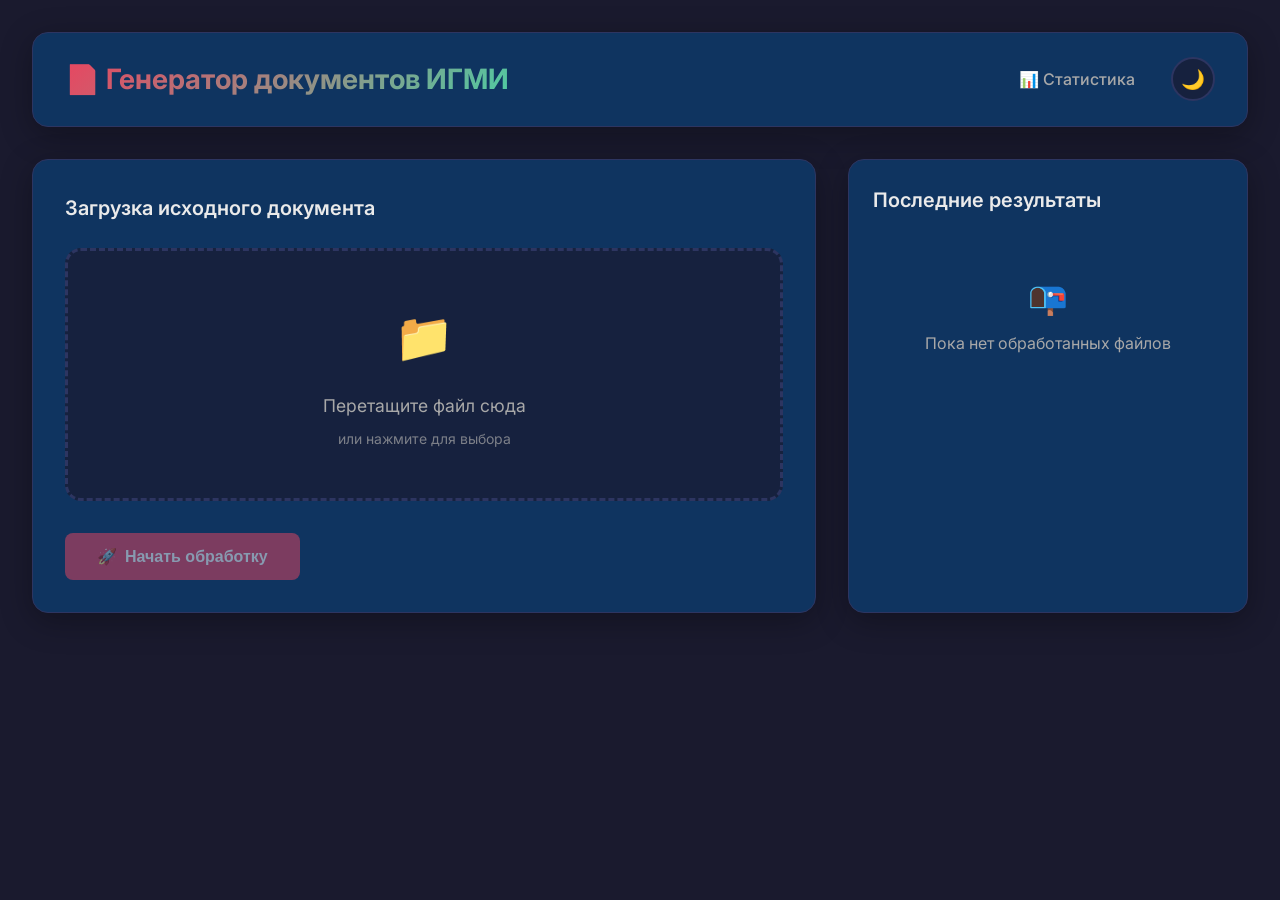
==== frontend/index.html @ db3cbfbe "prod3" ====
<!DOCTYPE html>
<html lang="ru">
<head>
  <meta charset="UTF-8">
  <meta name="viewport" content="width=device-width, initial-scale=1.0">
  <title>Генератор документов - ИГМИ</title>
  <link rel="stylesheet" href="style.css">
  <link rel="preconnect" href="https://fonts.googleapis.com">
  <link rel="preconnect" href="https://fonts.gstatic.com" crossorigin>
  <link href="https://fonts.googleapis.com/css2?family=Inter:wght@400;500;600;700&display=swap" rel="stylesheet">
</head>
<body>
  <div class="container">
    <header class="header">
      <h1 class="header__title">📄 Генератор документов ИГМИ</h1>
      <nav class="header__nav">
        <a href="stats.html" class="nav-link">📊 Статистика</a>
        <button class="theme-toggle" id="themeToggle" aria-label="Переключить тему">
          <span id="themeIcon">🌙</span>
        </button>
      </nav>
    </header>

    <div class="main-grid">
      <section class="upload-section">
        <h2 class="section-title">Загрузка исходного документа</h2>
        
        <div class="drop-zone" id="dropZone">
          <div class="drop-zone__icon">📁</div>
          <div class="drop-zone__text">Перетащите файл сюда</div>
          <div class="drop-zone__hint">или нажмите для выбора</div>
          <input type="file" id="fileInput" class="file-input" accept=".docx">
        </div>

        <div class="file-info" id="fileInfo">
          <div class="file-info__name" id="fileName"></div>
          <div class="file-info__size" id="fileSize"></div>
        </div>

        <div class="progress-section" id="progressSection">
          <h3 class="section-title">Процесс обработки</h3>
          <div class="progress-steps">
            <div class="progress-step" data-step="1">
              <div class="progress-step__icon">1</div>
              <div class="progress-step__text">Парсинг исходного документа</div>
            </div>
            <div class="progress-step" data-step="2">
              <div class="progress-step__icon">2</div>
              <div class="progress-step__text">Парсинг шаблона</div>
            </div>
            <div class="progress-step" data-step="3">
              <div class="progress-step__icon">3</div>
              <div class="progress-step__text">Заполнение таблиц</div>
            </div>
            <div class="progress-step" data-step="4">
              <div class="progress-step__icon">4</div>
              <div class="progress-step__text">Заполнение параграфов</div>
            </div>
            <div class="progress-step" data-step="5">
              <div class="progress-step__icon">5</div>
              <div class="progress-step__text">Генерация документа</div>
            </div>
          </div>
        </div>

        <div class="actions">
          <button class="btn btn--primary" id="processBtn" disabled>
            <span>🚀</span>
            <span>Начать обработку</span>
          </button>
          <button class="btn btn--secondary" id="resetBtn" style="display: none;">
            <span>🔄</span>
            <span>Сбросить</span>
          </button>
        </div>
      </section>

      <aside class="recent-files">
        <h2 class="section-title">Последние результаты</h2>
        <div class="recent-files__list" id="recentFilesList">
          <div class="empty-state">
            <div style="font-size: 2rem; margin-bottom: 0.5rem;">📭</div>
            <div>Пока нет обработанных файлов</div>
          </div>
        </div>
      </aside>
    </div>
  </div>

  <div class="toast" id="toast">
    <span class="toast__icon">✅</span>
    <span class="toast__text" id="toastText">Документ успешно создан!</span>
  </div>

  <script src="app.js"></script>
</body>
</html>
---- frontend/style.css ----
:root {
  --bg-primary: #1a1a2e;
  --bg-secondary: #16213e;
  --bg-card: #0f3460;
  --text-primary: #eaeaea;
  --text-secondary: #a8a8a8;
  --accent: #e94560;
  --accent-hover: #d63447;
  --accent-light: rgba(233, 69, 96, 0.1);
  --success: #4ecca3;
  --border: #2d3561;
  --shadow: 0 8px 32px rgba(0, 0, 0, 0.3);
  --radius: 16px;
  --radius-sm: 8px;
  --transition: all 0.3s cubic-bezier(0.4, 0, 0.2, 1);
  --font: 'Inter', -apple-system, BlinkMacSystemFont, sans-serif;
}

[data-theme="light"] {
  --bg-primary: #f5f7fa;
  --bg-secondary: #ffffff;
  --bg-card: #ffffff;
  --text-primary: #2d3748;
  --text-secondary: #718096;
  --success: #48bb78;
  --border: #e2e8f0;
  --shadow: 0 4px 16px rgba(0, 0, 0, 0.08);
}

* { box-sizing: border-box; margin: 0; padding: 0; }

body {
  font-family: var(--font);
  background: var(--bg-primary);
  color: var(--text-primary);
  line-height: 1.6;
  transition: var(--transition);
}

.container { max-width: 1600px; margin: 0 auto; padding: 2rem; min-height: 100vh; }

.header {
  display: flex;
  justify-content: space-between;
  align-items: center;
  margin-bottom: 2rem;
  padding: 1.5rem 2rem;
  background: var(--bg-card);
  border-radius: var(--radius);
  box-shadow: var(--shadow);
  border: 1px solid var(--border);
}

.header__title {
  font-size: 1.75rem;
  font-weight: 700;
  background: linear-gradient(135deg, var(--accent), var(--success));
  -webkit-background-clip: text;
  -webkit-text-fill-color: transparent;
}

.header__nav { display: flex; gap: 1rem; align-items: center; }

.nav-link {
  padding: 0.5rem 1.25rem;
  border-radius: var(--radius-sm);
  text-decoration: none;
  color: var(--text-secondary);
  font-weight: 500;
  transition: var(--transition);
}

.nav-link:hover { color: var(--accent); background: var(--accent-light); }

.theme-toggle {
  width: 44px; height: 44px;
  border-radius: 50%;
  border: 2px solid var(--border);
  background: var(--bg-secondary);
  cursor: pointer;
  display: flex; align-items: center; justify-content: center;
  transition: var(--transition);
  color: var(--text-primary);
  font-size: 1.2rem;
}

.theme-toggle:hover { border-color: var(--accent); transform: rotate(20deg); }

.main-grid { display: grid; grid-template-columns: 1fr 400px; gap: 2rem; margin-bottom: 2rem; }

.upload-section {
  background: var(--bg-card);
  border-radius: var(--radius);
  padding: 2rem;
  box-shadow: var(--shadow);
  border: 1px solid var(--border);
}

.section-title { font-size: 1.25rem; font-weight: 600; margin-bottom: 1.5rem; color: var(--text-primary); }

.drop-zone {
  border: 3px dashed var(--border);
  border-radius: var(--radius);
  padding: 3rem 2rem;
  text-align: center;
  cursor: pointer;
  transition: var(--transition);
  background: var(--bg-secondary);
  position: relative;
}

.drop-zone:hover, .drop-zone.drag-over { border-color: var(--accent); background: var(--accent-light); }

.drop-zone__icon { font-size: 3rem; margin-bottom: 1rem; color: var(--accent); }

.drop-zone__text { font-size: 1.1rem; color: var(--text-secondary); margin-bottom: 0.5rem; }

.drop-zone__hint { font-size: 0.875rem; color: var(--text-secondary); opacity: 0.7; }

.file-input { display: none; }

.file-info { margin-top: 1.5rem; padding: 1rem; background: var(--bg-secondary); border-radius: var(--radius-sm); display: none; }

.file-info.visible { display: block; animation: slideIn 0.3s ease; }

.file-info__name { font-weight: 600; color: var(--text-primary); margin-bottom: 0.25rem; }

.file-info__size { font-size: 0.875rem; color: var(--text-secondary); }

.progress-section { margin-top: 2rem; display: none; }

.progress-section.visible { display: block; animation: slideIn 0.3s ease; }

.progress-steps { display: flex; flex-direction: column; gap: 1rem; }

.progress-step {
  display: flex; align-items: center; gap: 1rem;
  padding: 1rem;
  background: var(--bg-secondary);
  border-radius: var(--radius-sm);
  transition: var(--transition);
}

.progress-step.active { background: var(--accent-light); border-left: 4px solid var(--accent); }

.progress-step.completed { opacity: 0.6; }

.progress-step__icon {
  width: 32px; height: 32px;
  border-radius: 50%;
  display: flex; align-items: center; justify-content: center;
  background: var(--border);
  color: var(--text-primary);
  font-weight: 600;
  flex-shrink: 0;
}

.progress-step.active .progress-step__icon { background: var(--accent); animation: pulse 1.5s infinite; }

.progress-step.completed .progress-step__icon { background: var(--success); }

.progress-step__text { font-weight: 500; }

@keyframes pulse { 0%, 100% { transform: scale(1); } 50% { transform: scale(1.1); } }

.actions { margin-top: 2rem; display: flex; gap: 1rem; }

.btn {
  padding: 0.875rem 2rem;
  border: none;
  border-radius: var(--radius-sm);
  font-size: 1rem;
  font-weight: 600;
  cursor: pointer;
  transition: var(--transition);
  display: inline-flex;
  align-items: center;
  gap: 0.5rem;
}

.btn--primary { background: var(--accent); color: white; }

.btn--primary:hover:not(:disabled) { background: var(--accent-hover); transform: translateY(-2px); box-shadow: 0 8px 16px rgba(233, 69, 96, 0.3); }

.btn--primary:disabled { opacity: 0.5; cursor: not-allowed; }

.btn--secondary { background: var(--bg-secondary); color: var(--text-primary); border: 2px solid var(--border); }

.btn--secondary:hover { border-color: var(--accent); color: var(--accent); }

.recent-files {
  background: var(--bg-card);
  border-radius: var(--radius);
  padding: 1.5rem;
  box-shadow: var(--shadow);
  border: 1px solid var(--border);
  max-height: calc(100vh - 200px);
  overflow-y: auto;
}

.recent-files__list { display: flex; flex-direction: column; gap: 0.75rem; }

.file-item {
  display: flex; align-items: center; justify-content: space-between;
  padding: 1rem;
  background: var(--bg-secondary);
  border-radius: var(--radius-sm);
  transition: var(--transition);
}

.file-item:hover { transform: translateX(4px); background: var(--accent-light); }

.file-item__info { flex: 1; min-width: 0; }

.file-item__name {
  font-weight: 600;
  color: var(--text-primary);
  margin-bottom: 0.25rem;
  font-size: 0.95rem;
  white-space: nowrap;
  overflow: hidden;
  text-overflow: ellipsis;
}

.file-item__date { font-size: 0.8rem; color: var(--text-secondary); }

.file-item__download {
  padding: 0.5rem 1rem;
  background: var(--accent);
  color: white;
  border: none;
  border-radius: var(--radius-sm);
  cursor: pointer;
  transition: var(--transition);
  font-size: 0.875rem;
  flex-shrink: 0;
  margin-left: 1rem;
}

.file-item__download:hover { background: var(--accent-hover); }

.empty-state { text-align: center; padding: 2rem; color: var(--text-secondary); }

.toast {
  position: fixed;
  bottom: 2rem;
  right: 2rem;
  background: var(--success);
  color: white;
  padding: 1rem 1.5rem;
  border-radius: var(--radius-sm);
  box-shadow: var(--shadow);
  transform: translateX(500px);
  transition: transform 0.4s cubic-bezier(0.4, 0, 0.2, 1);
  z-index: 1000;
  display: flex;
  align-items: center;
  gap: 0.75rem;
  font-weight: 500;
}

.toast.visible { transform: translateX(0); }

.toast__icon { font-size: 1.5rem; }

@keyframes slideIn { from { opacity: 0; transform: translateY(-10px); } to { opacity: 1; transform: translateY(0); } }

@media (max-width: 1200px) { .main-grid { grid-template-columns: 1fr; } .recent-files { max-height: 400px; } }

@media (max-width: 768px) {
  .container { padding: 1rem; }
  .header { flex-direction: column; gap: 1rem; }
  .actions { flex-direction: column; }
  .btn { width: 100%; justify-content: center; }
}

::-webkit-scrollbar { width: 8px; height: 8px; }

::-webkit-scrollbar-track { background: var(--bg-secondary); }

::-webkit-scrollbar-thumb { background: var(--border); border-radius: 4px; }

::-webkit-scrollbar-thumb:hover { background: var(--accent); }

.stats-grid { display: grid; grid-template-columns: 2fr 1fr; gap: 2rem; margin-bottom: 2rem; }

.stats-card { background: var(--bg-card); border-radius: var(--radius); padding: 2rem; box-shadow: var(--shadow); border: 1px solid var(--border); }

.chart-container { height: 300px; margin: 2rem 0; }

.chart { display: flex; align-items: flex-end; justify-content: space-between; height: 100%; gap: 0.5rem; padding: 0 1rem; }

.chart-bar {
  flex: 1;
  background: linear-gradient(to top, var(--accent), var(--accent-hover));
  border-radius: 8px 8px 0 0;
  position: relative;
  cursor: pointer;
  transition: var(--transition);
  min-height: 20px;
}

.chart-bar:hover { opacity: 0.8; transform: translateY(-4px); }

.chart-bar__label {
  position: absolute;
  top: -30px;
  left: 50%;
  transform: translateX(-50%);
  background: var(--bg-secondary);
  padding: 0.25rem 0.5rem;
  border-radius: 4px;
  font-size: 0.75rem;
  font-weight: 600;
  white-space: nowrap;
}

.chart-legend { display: flex; justify-content: center; gap: 2rem; margin-top: 1rem; }

.chart-legend__item { display: flex; align-items: center; gap: 0.5rem; font-size: 0.9rem; color: var(--text-secondary); }

.chart-legend__color { width: 16px; height: 16px; border-radius: 4px; }

.users-list { display: flex; flex-direction: column; gap: 1rem; }

.user-item {
  display: flex; justify-content: space-between; align-items: center;
  padding: 1rem;
  background: var(--bg-secondary);
  border-radius: var(--radius-sm);
  transition: var(--transition);
}

.user-item:hover { transform: translateX(4px); background: var(--accent-light); }

.user-item__info { flex: 1; }

.user-item__name { font-weight: 600; color: var(--text-primary); margin-bottom: 0.25rem; }

.user-item__dept { font-size: 0.875rem; color: var(--text-secondary); }

.user-item__stats { text-align: right; }

.user-item__count { font-size: 1.5rem; font-weight: 700; color: var(--accent); }

.user-item__label { font-size: 0.75rem; color: var(--text-secondary); text-transform: uppercase; }

@media (max-width: 1200px) { .stats-grid { grid-template-columns: 1fr; } }
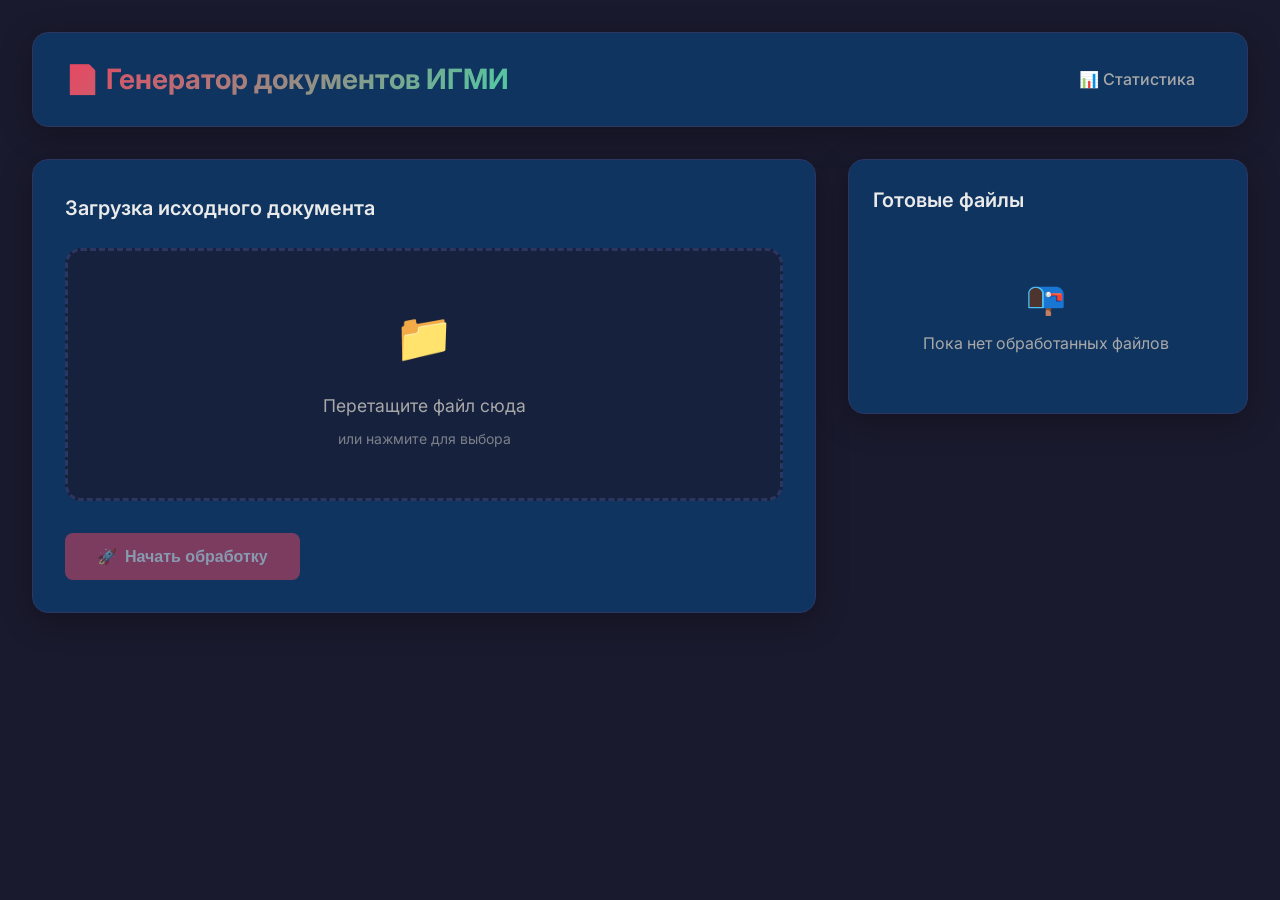
==== commit 4f2d3eb1: "11.08.26" ====
--- a/frontend/index.html
+++ b/frontend/index.html
@@ -15,16 +15,13 @@
       <h1 class="header__title">📄 Генератор документов ИГМИ</h1>
       <nav class="header__nav">
         <a href="stats.html" class="nav-link">📊 Статистика</a>
-        <button class="theme-toggle" id="themeToggle" aria-label="Переключить тему">
-          <span id="themeIcon">🌙</span>
-        </button>
       </nav>
     </header>
 
     <div class="main-grid">
       <section class="upload-section">
         <h2 class="section-title">Загрузка исходного документа</h2>
-        
+
         <div class="drop-zone" id="dropZone">
           <div class="drop-zone__icon">📁</div>
           <div class="drop-zone__text">Перетащите файл сюда</div>
@@ -37,8 +34,25 @@
           <div class="file-info__size" id="fileSize"></div>
         </div>
 
+        <div class="project-field" id="projectField">
+          <label class="project-field__label" for="projectNameInput">Название проекта</label>
+          <input
+            type="text"
+            id="projectNameInput"
+            class="project-field__input"
+            placeholder="Например: Метеостанция Хорей-Вер"
+            autocomplete="off"
+          >
+          <div class="project-field__hint">Используется как имя итогового файла. По умолчанию — имя загруженного документа, можно изменить.</div>
+        </div>
+
         <div class="progress-section" id="progressSection">
-          <h3 class="section-title">Процесс обработки</h3>
+          <h3 class="section-title">Обработка документа</h3>
+
+          <div class="progress-bar" id="progressBar" role="progressbar" aria-label="Идёт обработка">
+            <div class="progress-bar__fill"></div>
+          </div>
+
           <div class="progress-steps">
             <div class="progress-step" data-step="1">
               <div class="progress-step__icon">1</div>
@@ -61,12 +75,18 @@
               <div class="progress-step__text">Генерация документа</div>
             </div>
           </div>
+
+          <div class="progress-done" id="progressDone">
+            <span class="progress-done__icon">✅</span>
+            <span id="progressDoneText">Готово! Файл создан и добавлен в список ниже.</span>
+          </div>
         </div>
 
         <div class="actions">
           <button class="btn btn--primary" id="processBtn" disabled>
-            <span>🚀</span>
-            <span>Начать обработку</span>
+            <span class="btn__spinner" id="btnSpinner" aria-hidden="true"></span>
+            <span id="processBtnIcon">🚀</span>
+            <span id="processBtnText">Начать обработку</span>
           </button>
           <button class="btn btn--secondary" id="resetBtn" style="display: none;">
             <span>🔄</span>
@@ -76,7 +96,7 @@
       </section>
 
       <aside class="recent-files">
-        <h2 class="section-title">Последние результаты</h2>
+        <h2 class="section-title">Готовые файлы</h2>
         <div class="recent-files__list" id="recentFilesList">
           <div class="empty-state">
             <div style="font-size: 2rem; margin-bottom: 0.5rem;">📭</div>
@@ -88,7 +108,7 @@
   </div>
 
   <div class="toast" id="toast">
-    <span class="toast__icon">✅</span>
+    <span class="toast__icon" id="toastIcon">✅</span>
     <span class="toast__text" id="toastText">Документ успешно создан!</span>
   </div>
 
--- a/frontend/style.css
+++ b/frontend/style.css
@@ -8,6 +8,7 @@
   --accent-hover: #d63447;
   --accent-light: rgba(233, 69, 96, 0.1);
   --success: #4ecca3;
+  --success-light: rgba(78, 204, 163, 0.12);
   --border: #2d3561;
   --shadow: 0 8px 32px rgba(0, 0, 0, 0.3);
   --radius: 16px;
@@ -23,6 +24,7 @@
   --text-primary: #2d3748;
   --text-secondary: #718096;
   --success: #48bb78;
+  --success-light: rgba(72, 187, 120, 0.1);
   --border: #e2e8f0;
   --shadow: 0 4px 16px rgba(0, 0, 0, 0.08);
 }
@@ -35,6 +37,19 @@
   color: var(--text-primary);
   line-height: 1.6;
   transition: var(--transition);
+}
+
+@media (prefers-reduced-motion: reduce) {
+  *, *::before, *::after {
+    animation-duration: 0.01ms !important;
+    animation-iteration-count: 1 !important;
+    transition-duration: 0.01ms !important;
+  }
+}
+
+:focus-visible {
+  outline: 2px solid var(--accent);
+  outline-offset: 2px;
 }
 
 .container { max-width: 1600px; margin: 0 auto; padding: 2rem; min-height: 100vh; }
@@ -86,7 +101,7 @@
 
 .theme-toggle:hover { border-color: var(--accent); transform: rotate(20deg); }
 
-.main-grid { display: grid; grid-template-columns: 1fr 400px; gap: 2rem; margin-bottom: 2rem; }
+.main-grid { display: grid; grid-template-columns: 1fr 400px; gap: 2rem; margin-bottom: 2rem; align-items: start; }
 
 .upload-section {
   background: var(--bg-card);
@@ -127,9 +142,92 @@
 
 .file-info__size { font-size: 0.875rem; color: var(--text-secondary); }
 
+/* Поле названия проекта */
+
+.project-field {
+  margin-top: 1rem;
+  padding: 1rem;
+  background: var(--bg-secondary);
+  border-radius: var(--radius-sm);
+  display: none;
+}
+
+.project-field.visible { display: block; animation: slideIn 0.3s ease; }
+
+.project-field__label {
+  display: block;
+  font-size: 0.8rem;
+  font-weight: 600;
+  color: var(--text-secondary);
+  text-transform: uppercase;
+  letter-spacing: 0.03em;
+  margin-bottom: 0.5rem;
+}
+
+.project-field__input {
+  width: 100%;
+  padding: 0.7rem 0.9rem;
+  font-family: var(--font);
+  font-size: 0.95rem;
+  font-weight: 500;
+  color: var(--text-primary);
+  background: var(--bg-primary);
+  border: 2px solid var(--border);
+  border-radius: var(--radius-sm);
+  transition: var(--transition);
+}
+
+.project-field__input:focus {
+  outline: none;
+  border-color: var(--accent);
+}
+
+.project-field__hint {
+  margin-top: 0.5rem;
+  font-size: 0.75rem;
+  color: var(--text-secondary);
+  opacity: 0.8;
+}
+
+/* Индикатор процесса обработки */
+
 .progress-section { margin-top: 2rem; display: none; }
 
 .progress-section.visible { display: block; animation: slideIn 0.3s ease; }
+
+.progress-bar {
+  height: 6px;
+  border-radius: 999px;
+  background: var(--border);
+  overflow: hidden;
+  margin-bottom: 1.5rem;
+  position: relative;
+}
+
+.progress-bar__fill {
+  position: absolute;
+  top: 0; left: 0; bottom: 0;
+  width: 40%;
+  border-radius: 999px;
+  background: linear-gradient(90deg, var(--accent), var(--success));
+  transform: translateX(-100%);
+}
+
+.progress-bar.active .progress-bar__fill {
+  animation: progressSlide 1.3s ease-in-out infinite;
+}
+
+.progress-bar.done .progress-bar__fill {
+  animation: none;
+  width: 100%;
+  transform: translateX(0);
+}
+
+@keyframes progressSlide {
+  0% { transform: translateX(-100%); }
+  50% { transform: translateX(130%); }
+  100% { transform: translateX(280%); }
+}
 
 .progress-steps { display: flex; flex-direction: column; gap: 1rem; }
 
@@ -163,9 +261,27 @@
 
 @keyframes pulse { 0%, 100% { transform: scale(1); } 50% { transform: scale(1.1); } }
 
+.progress-done {
+  display: none;
+  align-items: center;
+  gap: 0.75rem;
+  margin-top: 1.25rem;
+  padding: 1rem 1.25rem;
+  background: var(--success-light);
+  border: 1px solid var(--success);
+  border-radius: var(--radius-sm);
+  color: var(--text-primary);
+  font-weight: 500;
+}
+
+.progress-done.visible { display: flex; animation: slideIn 0.3s ease; }
+
+.progress-done__icon { font-size: 1.3rem; }
+
 .actions { margin-top: 2rem; display: flex; gap: 1rem; }
 
 .btn {
+  position: relative;
   padding: 0.875rem 2rem;
   border: none;
   border-radius: var(--radius-sm);
@@ -186,7 +302,26 @@
 
 .btn--secondary { background: var(--bg-secondary); color: var(--text-primary); border: 2px solid var(--border); }
 
-.btn--secondary:hover { border-color: var(--accent); color: var(--accent); }
+.btn--secondary:hover:not(:disabled) { border-color: var(--accent); color: var(--accent); }
+
+.btn--secondary:disabled { opacity: 0.5; cursor: not-allowed; }
+
+.btn__spinner {
+  display: none;
+  width: 16px; height: 16px;
+  border-radius: 50%;
+  border: 2px solid rgba(255, 255, 255, 0.4);
+  border-top-color: white;
+}
+
+.btn__spinner.spinning {
+  display: inline-block;
+  animation: spin 0.7s linear infinite;
+}
+
+@keyframes spin { to { transform: rotate(360deg); } }
+
+/* Список готовых файлов, сгруппированный по проектам */
 
 .recent-files {
   background: var(--bg-card);
@@ -194,47 +329,115 @@
   padding: 1.5rem;
   box-shadow: var(--shadow);
   border: 1px solid var(--border);
-  max-height: calc(100vh - 200px);
+  display: flex;
+  flex-direction: column;
+}
+
+.recent-files__list {
+  display: flex;
+  flex-direction: column;
+  gap: 0.75rem;
+  max-height: calc(100vh - 220px);
   overflow-y: auto;
-}
-
-.recent-files__list { display: flex; flex-direction: column; gap: 0.75rem; }
-
-.file-item {
-  display: flex; align-items: center; justify-content: space-between;
-  padding: 1rem;
-  background: var(--bg-secondary);
-  border-radius: var(--radius-sm);
-  transition: var(--transition);
-}
-
-.file-item:hover { transform: translateX(4px); background: var(--accent-light); }
-
-.file-item__info { flex: 1; min-width: 0; }
-
-.file-item__name {
-  font-weight: 600;
-  color: var(--text-primary);
-  margin-bottom: 0.25rem;
-  font-size: 0.95rem;
+  padding-right: 4px;
+}
+
+.file-group {
+  border: 1px solid var(--border);
+  border-radius: var(--radius-sm);
+  overflow: hidden;
+  background: var(--bg-secondary);
+}
+
+.file-group__header {
+  width: 100%;
+  display: flex;
+  align-items: center;
+  gap: 0.6rem;
+  padding: 0.75rem 1rem;
+  background: transparent;
+  border: none;
+  cursor: pointer;
+  font-family: var(--font);
+  color: var(--text-primary);
+  text-align: left;
+  transition: var(--transition);
+}
+
+.file-group__header:hover { background: var(--accent-light); }
+
+.file-group__chevron {
+  font-size: 0.7rem;
+  color: var(--text-secondary);
+  transition: transform 0.25s ease;
+  flex-shrink: 0;
+}
+
+.file-group--collapsed .file-group__chevron { transform: rotate(-90deg); }
+
+.file-group__name {
+  flex: 1;
+  font-weight: 600;
+  font-size: 0.9rem;
   white-space: nowrap;
   overflow: hidden;
   text-overflow: ellipsis;
 }
 
-.file-item__date { font-size: 0.8rem; color: var(--text-secondary); }
+.file-group__count {
+  font-size: 0.75rem;
+  font-weight: 600;
+  color: var(--text-secondary);
+  background: var(--bg-primary);
+  border-radius: 999px;
+  padding: 0.15rem 0.55rem;
+  flex-shrink: 0;
+}
+
+.file-group__files {
+  display: flex;
+  flex-direction: column;
+  gap: 0.5rem;
+  padding: 0 0.6rem 0.6rem;
+}
+
+.file-group--collapsed .file-group__files { display: none; }
+
+.file-item {
+  display: flex; align-items: center; justify-content: space-between;
+  padding: 0.85rem;
+  background: var(--bg-primary);
+  border-radius: var(--radius-sm);
+  transition: var(--transition);
+}
+
+.file-item:hover { transform: translateX(4px); background: var(--accent-light); }
+
+.file-item__info { flex: 1; min-width: 0; }
+
+.file-item__name {
+  font-weight: 600;
+  color: var(--text-primary);
+  margin-bottom: 0.25rem;
+  font-size: 0.9rem;
+  white-space: nowrap;
+  overflow: hidden;
+  text-overflow: ellipsis;
+}
+
+.file-item__date { font-size: 0.75rem; color: var(--text-secondary); }
 
 .file-item__download {
-  padding: 0.5rem 1rem;
+  padding: 0.5rem 0.85rem;
   background: var(--accent);
   color: white;
   border: none;
   border-radius: var(--radius-sm);
   cursor: pointer;
   transition: var(--transition);
-  font-size: 0.875rem;
+  font-size: 0.8rem;
   flex-shrink: 0;
-  margin-left: 1rem;
+  margin-left: 0.75rem;
 }
 
 .file-item__download:hover { background: var(--accent-hover); }
@@ -257,6 +460,7 @@
   align-items: center;
   gap: 0.75rem;
   font-weight: 500;
+  max-width: 90vw;
 }
 
 .toast.visible { transform: translateX(0); }
@@ -265,7 +469,10 @@
 
 @keyframes slideIn { from { opacity: 0; transform: translateY(-10px); } to { opacity: 1; transform: translateY(0); } }
 
-@media (max-width: 1200px) { .main-grid { grid-template-columns: 1fr; } .recent-files { max-height: 400px; } }
+@media (max-width: 1200px) {
+  .main-grid { grid-template-columns: 1fr; }
+  .recent-files__list { max-height: 400px; }
+}
 
 @media (max-width: 768px) {
   .container { padding: 1rem; }
@@ -281,6 +488,8 @@
 ::-webkit-scrollbar-thumb { background: var(--border); border-radius: 4px; }
 
 ::-webkit-scrollbar-thumb:hover { background: var(--accent); }
+
+/* Страница статистики */
 
 .stats-grid { display: grid; grid-template-columns: 2fr 1fr; gap: 2rem; margin-bottom: 2rem; }
 
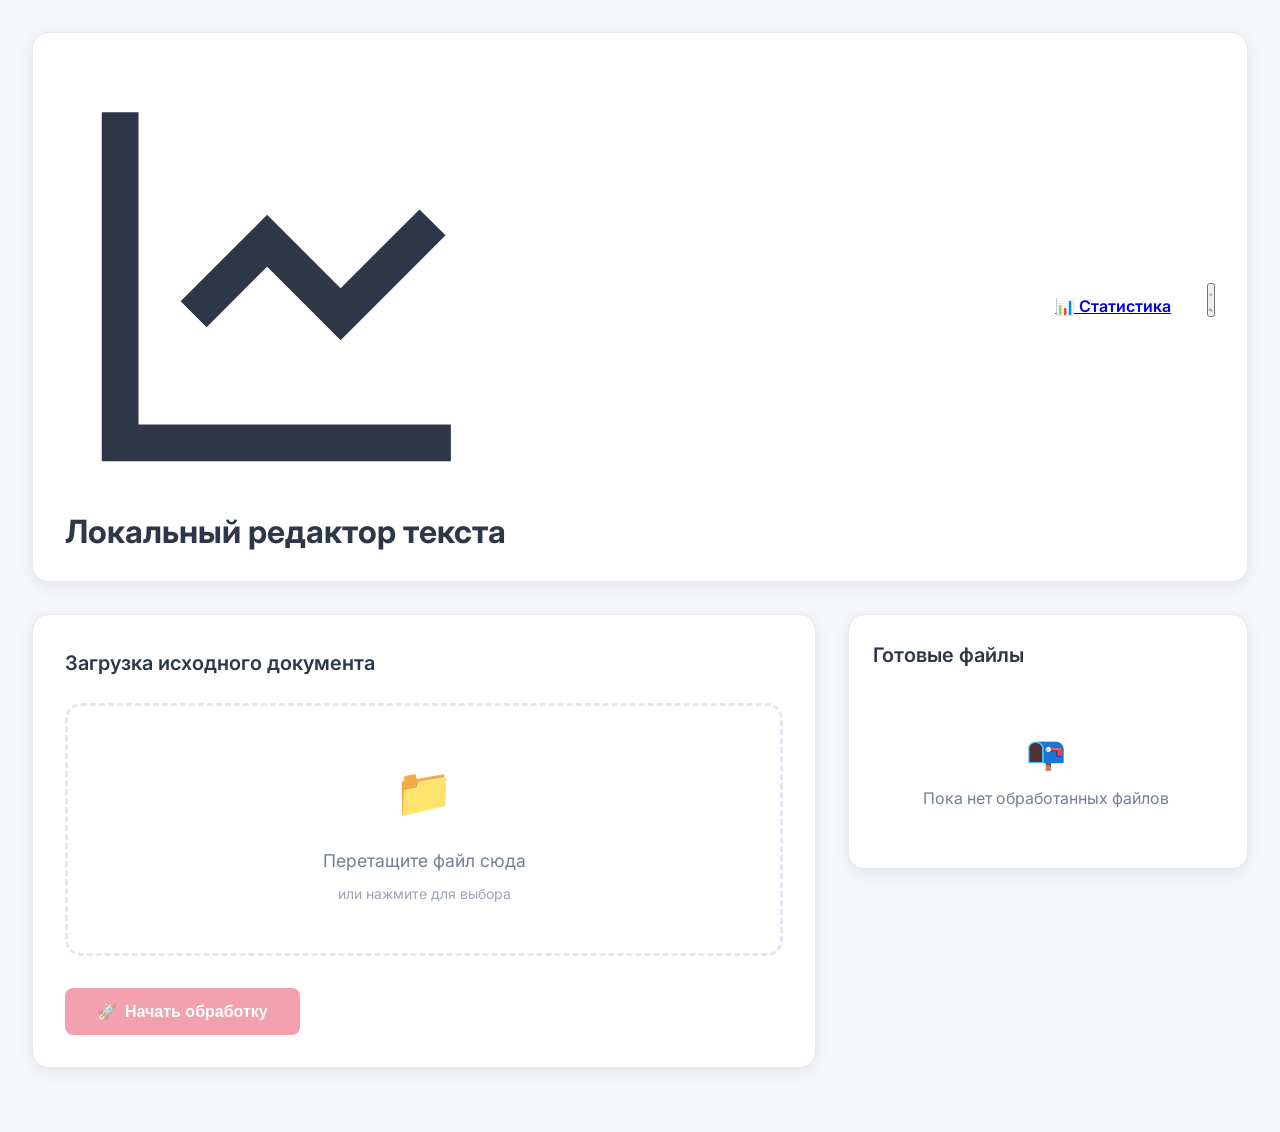
==== commit 503c09b0: "web" ====
--- a/frontend/index.html
+++ b/frontend/index.html
@@ -11,12 +11,27 @@
 </head>
 <body>
   <div class="container">
-    <header class="header">
-      <h1 class="header__title">📄 Генератор документов ИГМИ</h1>
-      <nav class="header__nav">
-        <a href="stats.html" class="nav-link">📊 Статистика</a>
-      </nav>
-    </header>
+<header class="header">
+  <div class="header__brand">
+    <svg class="header__logo" viewBox="0 0 24 24" fill="none" stroke="currentColor" stroke-width="2">
+      <path d="M3 3v18h18"></path>
+      <path d="M7 14l4-4 4 4 5-5"></path>
+    </svg>
+    <h1>Локальный редактор текста</h1>
+  </div>
+  <div class="header__actions">
+    <a href="/stats.html" class="btn btn--ghost btn--sm">📊 Статистика</a>
+    <button class="icon-btn" id="themeToggle" aria-label="Переключить тему">
+      <svg class="icon-sun" viewBox="0 0 24 24" fill="none" stroke="currentColor" stroke-width="2">
+        <circle cx="12" cy="12" r="4"></circle>
+        <path d="M12 2v2M12 20v2M4.93 4.93l1.41 1.41M17.66 17.66l1.41 1.41M2 12h2M20 12h2M4.93 19.07l1.41-1.41M17.66 6.34l1.41-1.41"></path>
+      </svg>
+      <svg class="icon-moon" viewBox="0 0 24 24" fill="none" stroke="currentColor" stroke-width="2">
+        <path d="M21 12.79A9 9 0 1 1 11.21 3 7 7 0 0 0 21 12.79z"></path>
+      </svg>
+    </button>
+  </div>
+</header>
 
     <div class="main-grid">
       <section class="upload-section">
--- a/frontend/style.css
+++ b/frontend/style.css
@@ -70,6 +70,7 @@
   font-size: 1.75rem;
   font-weight: 700;
   background: linear-gradient(135deg, var(--accent), var(--success));
+  background-clip: text;
   -webkit-background-clip: text;
   -webkit-text-fill-color: transparent;
 }
@@ -554,4 +555,274 @@
 
 .user-item__label { font-size: 0.75rem; color: var(--text-secondary); text-transform: uppercase; }
 
-@media (max-width: 1200px) { .stats-grid { grid-template-columns: 1fr; } }+@media (max-width: 1200px) { .stats-grid { grid-template-columns: 1fr; } }
+
+/* ============================================= */
+/* СТРАНИЦА СТАТИСТИКИ                          */
+/* ============================================= */
+
+.stats-layout {
+  display: flex;
+  flex-direction: column;
+  gap: 1.25rem;
+  flex: 1;
+}
+
+/* Счётчики */
+.counters {
+  display: grid;
+  grid-template-columns: repeat(4, 1fr);
+  gap: 1rem;
+}
+
+.counter {
+  background: var(--bg-elevated);
+  border: 1px solid var(--border);
+  border-radius: var(--radius);
+  padding: 1.25rem 1rem;
+  box-shadow: var(--shadow);
+  text-align: center;
+  transition: transform var(--transition), border-color var(--transition);
+}
+
+.counter:hover {
+  transform: translateY(-2px);
+  border-color: var(--primary);
+}
+
+.counter__value {
+  font-size: 2.2rem;
+  font-weight: 700;
+  color: var(--primary);
+  line-height: 1.1;
+  margin-bottom: 0.25rem;
+  font-variant-numeric: tabular-nums;
+}
+
+.counter__label {
+  font-size: 0.8rem;
+  color: var(--text-muted);
+  font-weight: 500;
+  text-transform: uppercase;
+  letter-spacing: 0.04em;
+}
+
+/* Сетка: график + пользователи */
+.stats-grid {
+  display: grid;
+  grid-template-columns: 2fr 1fr;
+  gap: 1.25rem;
+}
+
+.stats-card {
+  min-height: 380px;
+}
+
+/* График */
+.chart-container {
+  height: 280px;
+  padding: 1rem 1.25rem;
+  display: flex;
+  align-items: flex-end;
+}
+
+.chart {
+  display: flex;
+  align-items: flex-end;
+  justify-content: space-between;
+  width: 100%;
+  height: 100%;
+  gap: 6px;
+  padding-bottom: 24px;
+  position: relative;
+}
+
+.chart-bar {
+  flex: 1;
+  background: linear-gradient(to top, var(--primary), var(--primary-hover));
+  border-radius: 6px 6px 0 0;
+  position: relative;
+  cursor: pointer;
+  transition: opacity var(--transition), transform var(--transition);
+  min-height: 4px;
+  display: flex;
+  align-items: flex-end;
+  justify-content: center;
+}
+
+.chart-bar:hover {
+  opacity: 0.85;
+  transform: translateY(-2px);
+}
+
+.chart-bar__label {
+  position: absolute;
+  top: -22px;
+  font-size: 0.72rem;
+  font-weight: 600;
+  color: var(--text);
+  opacity: 0;
+  transition: opacity var(--transition);
+  pointer-events: none;
+}
+
+.chart-bar:hover .chart-bar__label {
+  opacity: 1;
+}
+
+.chart-bar__date {
+  position: absolute;
+  bottom: -20px;
+  font-size: 0.65rem;
+  color: var(--text-muted);
+  white-space: nowrap;
+}
+
+.chart-legend {
+  padding: 0.5rem 1.25rem 1rem;
+  display: flex;
+  justify-content: center;
+  gap: 1.5rem;
+  border-top: 1px solid var(--border);
+}
+
+.chart-legend__item {
+  display: flex;
+  align-items: center;
+  gap: 0.5rem;
+  font-size: 0.85rem;
+  color: var(--text-muted);
+}
+
+.chart-legend__color {
+  width: 14px;
+  height: 14px;
+  border-radius: 3px;
+  background: var(--primary);
+}
+
+/* Список пользователей */
+.users-list {
+  padding: 0.5rem;
+  overflow-y: auto;
+  max-height: 320px;
+  display: flex;
+  flex-direction: column;
+  gap: 0.5rem;
+}
+
+.user-item {
+  display: flex;
+  align-items: center;
+  justify-content: space-between;
+  padding: 0.85rem 1rem;
+  background: var(--bg);
+  border: 1px solid var(--border);
+  border-radius: var(--radius-sm);
+  transition: all var(--transition);
+}
+
+.user-item:hover {
+  background: var(--bg-muted);
+  border-color: var(--primary);
+  transform: translateX(2px);
+}
+
+.user-item__info {
+  flex: 1;
+  min-width: 0;
+}
+
+.user-item__name {
+  font-weight: 600;
+  color: var(--text);
+  font-size: 0.95rem;
+  white-space: nowrap;
+  overflow: hidden;
+  text-overflow: ellipsis;
+}
+
+.user-item__rank {
+  font-size: 0.75rem;
+  color: var(--text-muted);
+  margin-top: 0.15rem;
+}
+
+.user-item__stats {
+  text-align: right;
+  flex-shrink: 0;
+  margin-left: 1rem;
+}
+
+.user-item__count {
+  font-size: 1.4rem;
+  font-weight: 700;
+  color: var(--primary);
+  line-height: 1;
+  font-variant-numeric: tabular-nums;
+}
+
+.user-item__label {
+  font-size: 0.7rem;
+  color: var(--text-muted);
+  text-transform: uppercase;
+  letter-spacing: 0.04em;
+  margin-top: 0.15rem;
+}
+
+/* Плейсхолдер */
+.placeholder {
+  color: var(--text-muted);
+  font-style: italic;
+  padding: 2rem;
+  text-align: center;
+  width: 100%;
+}
+
+/* Toast (если нужен) */
+.toast {
+  position: fixed;
+  bottom: 2rem;
+  right: 2rem;
+  background: var(--bg-elevated);
+  color: var(--text);
+  border: 1px solid var(--border);
+  padding: 0.85rem 1.25rem;
+  border-radius: var(--radius-sm);
+  box-shadow: var(--shadow);
+  display: flex;
+  align-items: center;
+  gap: 0.6rem;
+  transform: translateX(calc(100% + 3rem));
+  transition: transform 0.4s cubic-bezier(0.4, 0, 0.2, 1);
+  z-index: 1000;
+  font-size: 0.9rem;
+  font-weight: 500;
+}
+
+.toast--visible {
+  transform: translateX(0);
+}
+
+.toast__icon {
+  font-size: 1.2rem;
+}
+
+/* Адаптив */
+@media (max-width: 900px) {
+  .stats-grid {
+    grid-template-columns: 1fr;
+  }
+  .counters {
+    grid-template-columns: repeat(2, 1fr);
+  }
+}
+
+@media (max-width: 500px) {
+  .counters {
+    grid-template-columns: 1fr;
+  }
+  .counter__value {
+    font-size: 1.8rem;
+  }
+}
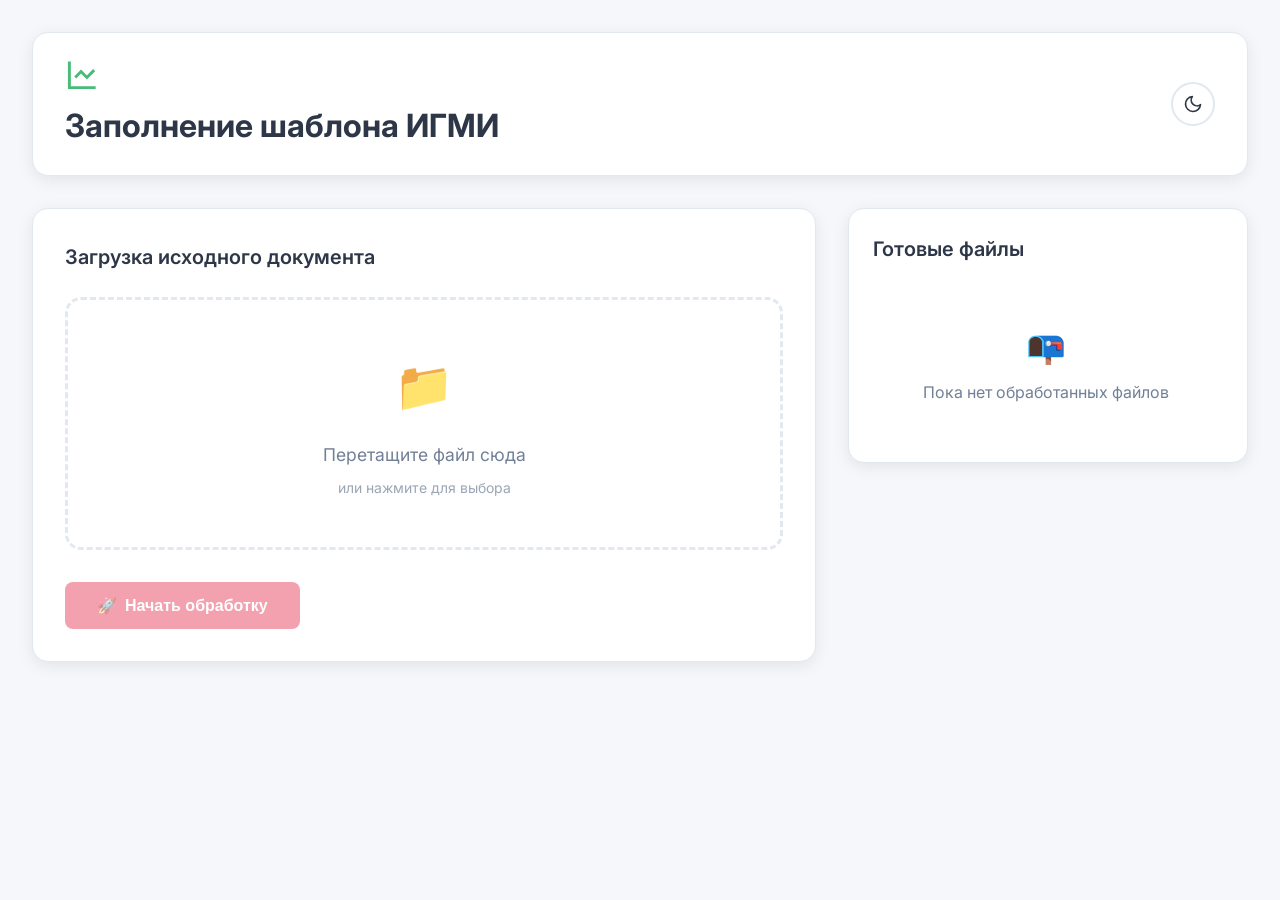
==== commit 0feb5bee: "front" ====
--- a/frontend/index.html
+++ b/frontend/index.html
@@ -17,19 +17,27 @@
       <path d="M3 3v18h18"></path>
       <path d="M7 14l4-4 4 4 5-5"></path>
     </svg>
-    <h1>Локальный редактор текста</h1>
+    <h1>Заполнение шаблона ИГМИ</h1>
   </div>
   <div class="header__actions">
-    <a href="/stats.html" class="btn btn--ghost btn--sm">📊 Статистика</a>
-    <button class="icon-btn" id="themeToggle" aria-label="Переключить тему">
-      <svg class="icon-sun" viewBox="0 0 24 24" fill="none" stroke="currentColor" stroke-width="2">
-        <circle cx="12" cy="12" r="4"></circle>
-        <path d="M12 2v2M12 20v2M4.93 4.93l1.41 1.41M17.66 17.66l1.41 1.41M2 12h2M20 12h2M4.93 19.07l1.41-1.41M17.66 6.34l1.41-1.41"></path>
-      </svg>
-      <svg class="icon-moon" viewBox="0 0 24 24" fill="none" stroke="currentColor" stroke-width="2">
-        <path d="M21 12.79A9 9 0 1 1 11.21 3 7 7 0 0 0 21 12.79z"></path>
-      </svg>
-    </button>
+<button class="theme-toggle" id="themeToggle" aria-label="Переключить тему">
+  <!-- Луна: видна в светлой теме (чтобы переключиться на тёмную) -->
+  <svg class="theme-icon icon-moon" viewBox="0 0 24 24" fill="none" stroke="currentColor" stroke-width="2" stroke-linecap="round" stroke-linejoin="round">
+    <path d="M21 12.79A9 9 0 1 1 11.21 3 7 7 0 0 0 21 12.79z"></path>
+  </svg>
+  <!-- Солнце: видно в тёмной теме (чтобы переключиться на светлую) -->
+  <svg class="theme-icon icon-sun" viewBox="0 0 24 24" fill="none" stroke="currentColor" stroke-width="2" stroke-linecap="round" stroke-linejoin="round">
+    <circle cx="12" cy="12" r="5"></circle>
+    <line x1="12" y1="1" x2="12" y2="3"></line>
+    <line x1="12" y1="21" x2="12" y2="23"></line>
+    <line x1="4.22" y1="4.22" x2="5.64" y2="5.64"></line>
+    <line x1="18.36" y1="18.36" x2="19.78" y2="19.78"></line>
+    <line x1="1" y1="12" x2="3" y2="12"></line>
+    <line x1="21" y1="12" x2="23" y2="12"></line>
+    <line x1="4.22" y1="19.78" x2="5.64" y2="18.36"></line>
+    <line x1="18.36" y1="5.64" x2="19.78" y2="4.22"></line>
+  </svg>
+</button>
   </div>
 </header>
 
@@ -50,12 +58,12 @@
         </div>
 
         <div class="project-field" id="projectField">
-          <label class="project-field__label" for="projectNameInput">Название проекта</label>
+          <label class="project-field__label" for="projectNameInput">Введите номер проекта</label>
           <input
             type="text"
             id="projectNameInput"
             class="project-field__input"
-            placeholder="Например: Метеостанция Хорей-Вер"
+            placeholder="Например: 1902"
             autocomplete="off"
           >
           <div class="project-field__hint">Используется как имя итогового файла. По умолчанию — имя загруженного документа, можно изменить.</div>
@@ -90,11 +98,12 @@
               <div class="progress-step__text">Генерация документа</div>
             </div>
           </div>
+        </div>
 
-          <div class="progress-done" id="progressDone">
-            <span class="progress-done__icon">✅</span>
-            <span id="progressDoneText">Готово! Файл создан и добавлен в список ниже.</span>
-          </div>
+        <div class="progress-done" id="progressDone">
+  <span class="progress-done__icon">✅</span>
+  <span id="progressDoneText">Готово! Файл создан и добавлен в список.</span>
+  <button class="progress-done__close" id="progressDoneClose" aria-label="Закрыть уведомление">&times;</button>
         </div>
 
         <div class="actions">
--- a/frontend/style.css
+++ b/frontend/style.css
@@ -1,3 +1,4 @@
+/* ===== CSS-переменные (тёмная тема по умолчанию) ===== */
 :root {
   --bg-primary: #1a1a2e;
   --bg-secondary: #16213e;
@@ -15,20 +16,45 @@
   --radius-sm: 8px;
   --transition: all 0.3s cubic-bezier(0.4, 0, 0.2, 1);
   --font: 'Inter', -apple-system, BlinkMacSystemFont, sans-serif;
-}
-
+
+  /* Алиасы для страницы статистики (только прямые, без обратных!) */
+  --primary: var(--accent);
+  --primary-hover: var(--accent-hover);
+  --primary-soft: var(--accent-light);
+  --bg: var(--bg-primary);
+  --bg-elevated: var(--bg-card);
+  --bg-muted: var(--bg-secondary);
+  --text: var(--text-primary);
+  --text-muted: var(--text-secondary);
+  --mono: 'JetBrains Mono', 'Consolas', monospace;
+}
 [data-theme="light"] {
   --bg-primary: #f5f7fa;
   --bg-secondary: #ffffff;
   --bg-card: #ffffff;
   --text-primary: #2d3748;
   --text-secondary: #718096;
+  --accent: #e94560;
+  --accent-hover: #d63447;
+  --accent-light: rgba(233, 69, 96, 0.08);
   --success: #48bb78;
   --success-light: rgba(72, 187, 120, 0.1);
   --border: #e2e8f0;
   --shadow: 0 4px 16px rgba(0, 0, 0, 0.08);
-}
-
+
+  /* Алиасы для статистики в светлой теме */
+  --primary: var(--success);
+  --primary-hover: #38a169;
+  --primary-soft: var(--success-light);
+  --bg: var(--bg-primary);
+  --bg-elevated: var(--bg-card);
+  --bg-muted: var(--bg-secondary);
+  --text: var(--text-primary);
+  --text-muted: var(--text-secondary);
+  --mono: 'JetBrains Mono', 'Consolas', monospace;
+}
+
+/* ===== Базовые стили ===== */
 * { box-sizing: border-box; margin: 0; padding: 0; }
 
 body {
@@ -54,6 +80,7 @@
 
 .container { max-width: 1600px; margin: 0 auto; padding: 2rem; min-height: 100vh; }
 
+/* ===== Шапка ===== */
 .header {
   display: flex;
   justify-content: space-between;
@@ -102,6 +129,7 @@
 
 .theme-toggle:hover { border-color: var(--accent); transform: rotate(20deg); }
 
+/* ===== Главная страница: сетка ===== */
 .main-grid { display: grid; grid-template-columns: 1fr 400px; gap: 2rem; margin-bottom: 2rem; align-items: start; }
 
 .upload-section {
@@ -114,6 +142,7 @@
 
 .section-title { font-size: 1.25rem; font-weight: 600; margin-bottom: 1.5rem; color: var(--text-primary); }
 
+/* ===== Drop Zone ===== */
 .drop-zone {
   border: 3px dashed var(--border);
   border-radius: var(--radius);
@@ -143,8 +172,7 @@
 
 .file-info__size { font-size: 0.875rem; color: var(--text-secondary); }
 
-/* Поле названия проекта */
-
+/* ===== Поле названия проекта ===== */
 .project-field {
   margin-top: 1rem;
   padding: 1rem;
@@ -190,10 +218,8 @@
   opacity: 0.8;
 }
 
-/* Индикатор процесса обработки */
-
+/* ===== Индикатор процесса ===== */
 .progress-section { margin-top: 2rem; display: none; }
-
 .progress-section.visible { display: block; animation: slideIn 0.3s ease; }
 
 .progress-bar {
@@ -296,15 +322,11 @@
 }
 
 .btn--primary { background: var(--accent); color: white; }
-
 .btn--primary:hover:not(:disabled) { background: var(--accent-hover); transform: translateY(-2px); box-shadow: 0 8px 16px rgba(233, 69, 96, 0.3); }
-
 .btn--primary:disabled { opacity: 0.5; cursor: not-allowed; }
 
 .btn--secondary { background: var(--bg-secondary); color: var(--text-primary); border: 2px solid var(--border); }
-
 .btn--secondary:hover:not(:disabled) { border-color: var(--accent); color: var(--accent); }
-
 .btn--secondary:disabled { opacity: 0.5; cursor: not-allowed; }
 
 .btn__spinner {
@@ -315,15 +337,11 @@
   border-top-color: white;
 }
 
-.btn__spinner.spinning {
-  display: inline-block;
-  animation: spin 0.7s linear infinite;
-}
+.btn__spinner.spinning { display: inline-block; animation: spin 0.7s linear infinite; }
 
 @keyframes spin { to { transform: rotate(360deg); } }
 
-/* Список готовых файлов, сгруппированный по проектам */
-
+/* ===== Список готовых файлов ===== */
 .recent-files {
   background: var(--bg-card);
   border-radius: var(--radius);
@@ -439,12 +457,17 @@
   font-size: 0.8rem;
   flex-shrink: 0;
   margin-left: 0.75rem;
+  text-decoration: none;
+  display: inline-flex;
+  align-items: center;
+  justify-content: center;
 }
 
 .file-item__download:hover { background: var(--accent-hover); }
 
 .empty-state { text-align: center; padding: 2rem; color: var(--text-secondary); }
 
+/* ===== Toast-уведомление ===== */
 .toast {
   position: fixed;
   bottom: 2rem;
@@ -468,98 +491,20 @@
 
 .toast__icon { font-size: 1.5rem; }
 
-@keyframes slideIn { from { opacity: 0; transform: translateY(-10px); } to { opacity: 1; transform: translateY(0); } }
-
-@media (max-width: 1200px) {
-  .main-grid { grid-template-columns: 1fr; }
-  .recent-files__list { max-height: 400px; }
-}
-
-@media (max-width: 768px) {
-  .container { padding: 1rem; }
-  .header { flex-direction: column; gap: 1rem; }
-  .actions { flex-direction: column; }
-  .btn { width: 100%; justify-content: center; }
-}
-
+@keyframes slideIn {
+  from { opacity: 0; transform: translateY(-10px); }
+  to { opacity: 1; transform: translateY(0); }
+}
+
+/* ===== Scrollbar ===== */
 ::-webkit-scrollbar { width: 8px; height: 8px; }
-
 ::-webkit-scrollbar-track { background: var(--bg-secondary); }
-
 ::-webkit-scrollbar-thumb { background: var(--border); border-radius: 4px; }
-
 ::-webkit-scrollbar-thumb:hover { background: var(--accent); }
 
-/* Страница статистики */
-
-.stats-grid { display: grid; grid-template-columns: 2fr 1fr; gap: 2rem; margin-bottom: 2rem; }
-
-.stats-card { background: var(--bg-card); border-radius: var(--radius); padding: 2rem; box-shadow: var(--shadow); border: 1px solid var(--border); }
-
-.chart-container { height: 300px; margin: 2rem 0; }
-
-.chart { display: flex; align-items: flex-end; justify-content: space-between; height: 100%; gap: 0.5rem; padding: 0 1rem; }
-
-.chart-bar {
-  flex: 1;
-  background: linear-gradient(to top, var(--accent), var(--accent-hover));
-  border-radius: 8px 8px 0 0;
-  position: relative;
-  cursor: pointer;
-  transition: var(--transition);
-  min-height: 20px;
-}
-
-.chart-bar:hover { opacity: 0.8; transform: translateY(-4px); }
-
-.chart-bar__label {
-  position: absolute;
-  top: -30px;
-  left: 50%;
-  transform: translateX(-50%);
-  background: var(--bg-secondary);
-  padding: 0.25rem 0.5rem;
-  border-radius: 4px;
-  font-size: 0.75rem;
-  font-weight: 600;
-  white-space: nowrap;
-}
-
-.chart-legend { display: flex; justify-content: center; gap: 2rem; margin-top: 1rem; }
-
-.chart-legend__item { display: flex; align-items: center; gap: 0.5rem; font-size: 0.9rem; color: var(--text-secondary); }
-
-.chart-legend__color { width: 16px; height: 16px; border-radius: 4px; }
-
-.users-list { display: flex; flex-direction: column; gap: 1rem; }
-
-.user-item {
-  display: flex; justify-content: space-between; align-items: center;
-  padding: 1rem;
-  background: var(--bg-secondary);
-  border-radius: var(--radius-sm);
-  transition: var(--transition);
-}
-
-.user-item:hover { transform: translateX(4px); background: var(--accent-light); }
-
-.user-item__info { flex: 1; }
-
-.user-item__name { font-weight: 600; color: var(--text-primary); margin-bottom: 0.25rem; }
-
-.user-item__dept { font-size: 0.875rem; color: var(--text-secondary); }
-
-.user-item__stats { text-align: right; }
-
-.user-item__count { font-size: 1.5rem; font-weight: 700; color: var(--accent); }
-
-.user-item__label { font-size: 0.75rem; color: var(--text-secondary); text-transform: uppercase; }
-
-@media (max-width: 1200px) { .stats-grid { grid-template-columns: 1fr; } }
-
-/* ============================================= */
-/* СТРАНИЦА СТАТИСТИКИ                          */
-/* ============================================= */
+/* ===================================================== */
+/* СТРАНИЦА СТАТИСТИКИ                                   */
+/* ===================================================== */
 
 .stats-layout {
   display: flex;
@@ -568,15 +513,16 @@
   flex: 1;
 }
 
-/* Счётчики */
+/* Счётчики сверху */
 .counters {
   display: grid;
   grid-template-columns: repeat(4, 1fr);
   gap: 1rem;
+  margin-bottom: 1.5rem;
 }
 
 .counter {
-  background: var(--bg-elevated);
+  background: var(--bg-card);
   border: 1px solid var(--border);
   border-radius: var(--radius);
   padding: 1.25rem 1rem;
@@ -612,18 +558,35 @@
   display: grid;
   grid-template-columns: 2fr 1fr;
   gap: 1.25rem;
+  margin-bottom: 2rem;
 }
 
 .stats-card {
+  background: var(--bg-card);
+  border: 1px solid var(--border);
+  border-radius: var(--radius);
+  padding: 1.5rem;
+  box-shadow: var(--shadow);
   min-height: 380px;
-}
-
-/* График */
+  display: flex;
+  flex-direction: column;
+}
+
+.stats-card .section-title {
+  margin-bottom: 0;
+}
+
+/* ========================================= */
+/* ГИСТОГРАММА — ключевой блок               */
+/* ========================================= */
+
 .chart-container {
   height: 280px;
-  padding: 1rem 1.25rem;
+  padding: 2rem 1.25rem 2.5rem;
   display: flex;
   align-items: flex-end;
+  flex: 1;
+  margin-top: 1rem;
 }
 
 .chart {
@@ -633,7 +596,6 @@
   width: 100%;
   height: 100%;
   gap: 6px;
-  padding-bottom: 24px;
   position: relative;
 }
 
@@ -643,46 +605,53 @@
   border-radius: 6px 6px 0 0;
   position: relative;
   cursor: pointer;
-  transition: opacity var(--transition), transform var(--transition);
+  transition: opacity var(--transition), transform var(--transition),
+              background var(--transition);
   min-height: 4px;
   display: flex;
-  align-items: flex-end;
+  align-items: flex-start;
   justify-content: center;
 }
 
 .chart-bar:hover {
-  opacity: 0.85;
+  opacity: 0.9;
   transform: translateY(-2px);
+  background: linear-gradient(to top, var(--primary-hover), var(--primary));
 }
 
 .chart-bar__label {
   position: absolute;
   top: -22px;
+  left: 50%;
+  transform: translateX(-50%);
   font-size: 0.72rem;
-  font-weight: 600;
+  font-weight: 700;
   color: var(--text);
-  opacity: 0;
-  transition: opacity var(--transition);
   pointer-events: none;
-}
-
-.chart-bar:hover .chart-bar__label {
-  opacity: 1;
+  white-space: nowrap;
+  padding: 2px 6px;
+  background: var(--bg-card);
+  border: 1px solid var(--border);
+  border-radius: 3px;
 }
 
 .chart-bar__date {
   position: absolute;
-  bottom: -20px;
-  font-size: 0.65rem;
+  bottom: -22px;
+  left: 50%;
+  transform: translateX(-50%);
+  font-size: 0.68rem;
   color: var(--text-muted);
   white-space: nowrap;
+  pointer-events: none;
 }
 
 .chart-legend {
-  padding: 0.5rem 1.25rem 1rem;
   display: flex;
   justify-content: center;
   gap: 1.5rem;
+  margin-top: 1rem;
+  padding-top: 0.5rem;
   border-top: 1px solid var(--border);
 }
 
@@ -701,7 +670,10 @@
   background: var(--primary);
 }
 
-/* Список пользователей */
+/* ========================================= */
+/* СПИСОК ПОЛЬЗОВАТЕЛЕЙ                      */
+/* ========================================= */
+
 .users-list {
   padding: 0.5rem;
   overflow-y: auto;
@@ -709,6 +681,8 @@
   display: flex;
   flex-direction: column;
   gap: 0.5rem;
+  flex: 1;
+  margin-top: 1rem;
 }
 
 .user-item {
@@ -716,22 +690,19 @@
   align-items: center;
   justify-content: space-between;
   padding: 0.85rem 1rem;
-  background: var(--bg);
+  background: var(--bg-secondary);
   border: 1px solid var(--border);
   border-radius: var(--radius-sm);
   transition: all var(--transition);
 }
 
 .user-item:hover {
-  background: var(--bg-muted);
+  background: var(--accent-light);
   border-color: var(--primary);
   transform: translateX(2px);
 }
 
-.user-item__info {
-  flex: 1;
-  min-width: 0;
-}
+.user-item__info { flex: 1; min-width: 0; }
 
 .user-item__name {
   font-weight: 600;
@@ -740,6 +711,7 @@
   white-space: nowrap;
   overflow: hidden;
   text-overflow: ellipsis;
+  font-family: var(--mono);
 }
 
 .user-item__rank {
@@ -770,59 +742,94 @@
   margin-top: 0.15rem;
 }
 
-/* Плейсхолдер */
+/* Плейсхолдер (при пустых данных) */
 .placeholder {
   color: var(--text-muted);
   font-style: italic;
   padding: 2rem;
   text-align: center;
   width: 100%;
-}
-
-/* Toast (если нужен) */
-.toast {
-  position: fixed;
-  bottom: 2rem;
-  right: 2rem;
-  background: var(--bg-elevated);
-  color: var(--text);
-  border: 1px solid var(--border);
-  padding: 0.85rem 1.25rem;
-  border-radius: var(--radius-sm);
-  box-shadow: var(--shadow);
-  display: flex;
-  align-items: center;
-  gap: 0.6rem;
-  transform: translateX(calc(100% + 3rem));
-  transition: transform 0.4s cubic-bezier(0.4, 0, 0.2, 1);
-  z-index: 1000;
   font-size: 0.9rem;
-  font-weight: 500;
-}
-
-.toast--visible {
-  transform: translateX(0);
-}
-
-.toast__icon {
-  font-size: 1.2rem;
-}
-
-/* Адаптив */
+}
+
+/* ===== Адаптив ===== */
+@media (max-width: 1200px) {
+  .main-grid { grid-template-columns: 1fr; }
+  .recent-files__list { max-height: 400px; }
+  .stats-grid { grid-template-columns: 1fr; }
+}
+
 @media (max-width: 900px) {
-  .stats-grid {
-    grid-template-columns: 1fr;
-  }
-  .counters {
-    grid-template-columns: repeat(2, 1fr);
-  }
+  .counters { grid-template-columns: repeat(2, 1fr); }
+}
+
+@media (max-width: 768px) {
+  .container { padding: 1rem; }
+  .header { flex-direction: column; gap: 1rem; }
+  .actions { flex-direction: column; }
+  .btn { width: 100%; justify-content: center; }
 }
 
 @media (max-width: 500px) {
-  .counters {
-    grid-template-columns: 1fr;
-  }
-  .counter__value {
-    font-size: 1.8rem;
-  }
+  .counters { grid-template-columns: 1fr; }
+  .counter__value { font-size: 1.8rem; }
+  .chart-container { height: 220px; }
+}
+
+/* Подсветка невалидного поля названия проекта */
+.project-field__input.invalid {
+  border-color: #dc2626;
+  background: rgba(220, 38, 38, 0.05);
+}
+
+.project-field__input.invalid:focus {
+  outline: none;
+  border-color: #dc2626;
+  box-shadow: 0 0 0 3px rgba(220, 38, 38, 0.15);
+}
+
+.header__logo {
+  width: 35px;
+  height: 35px;
+  color: var(--primary);
+}
+
+/* ===== Иконки переключателя темы ===== */
+.theme-toggle .theme-icon {
+  width: 20px;
+  height: 20px;
+}
+
+/* В светлой теме показываем луну, солнце скрываем */
+[data-theme="light"] .icon-sun { display: none; }
+[data-theme="light"] .icon-moon { display: block; }
+
+/* В тёмной теме показываем солнце, луну скрываем */
+[data-theme="dark"] .icon-sun { display: block; }
+[data-theme="dark"] .icon-moon { display: none; }
+
+/* Fallback: если data-theme не установлен, считаем тёмной по умолчанию */
+:root:not([data-theme]) .icon-sun { display: block; }
+:root:not([data-theme]) .icon-moon { display: none; }
+
+/* Крестик закрытия плашки завершения */
+.progress-done {
+  margin-top: 1.25rem;
+}
+
+.progress-done__close {
+  margin-left: auto;
+  background: transparent;
+  border: none;
+  color: inherit;
+  font-size: 1.4rem;
+  line-height: 1;
+  cursor: pointer;
+  padding: 0.25rem 0.5rem;
+  border-radius: var(--radius-sm);
+  transition: background var(--transition);
+}
+
+.progress-done__close:hover {
+  background: rgba(0, 0, 0, 0.08);
 }
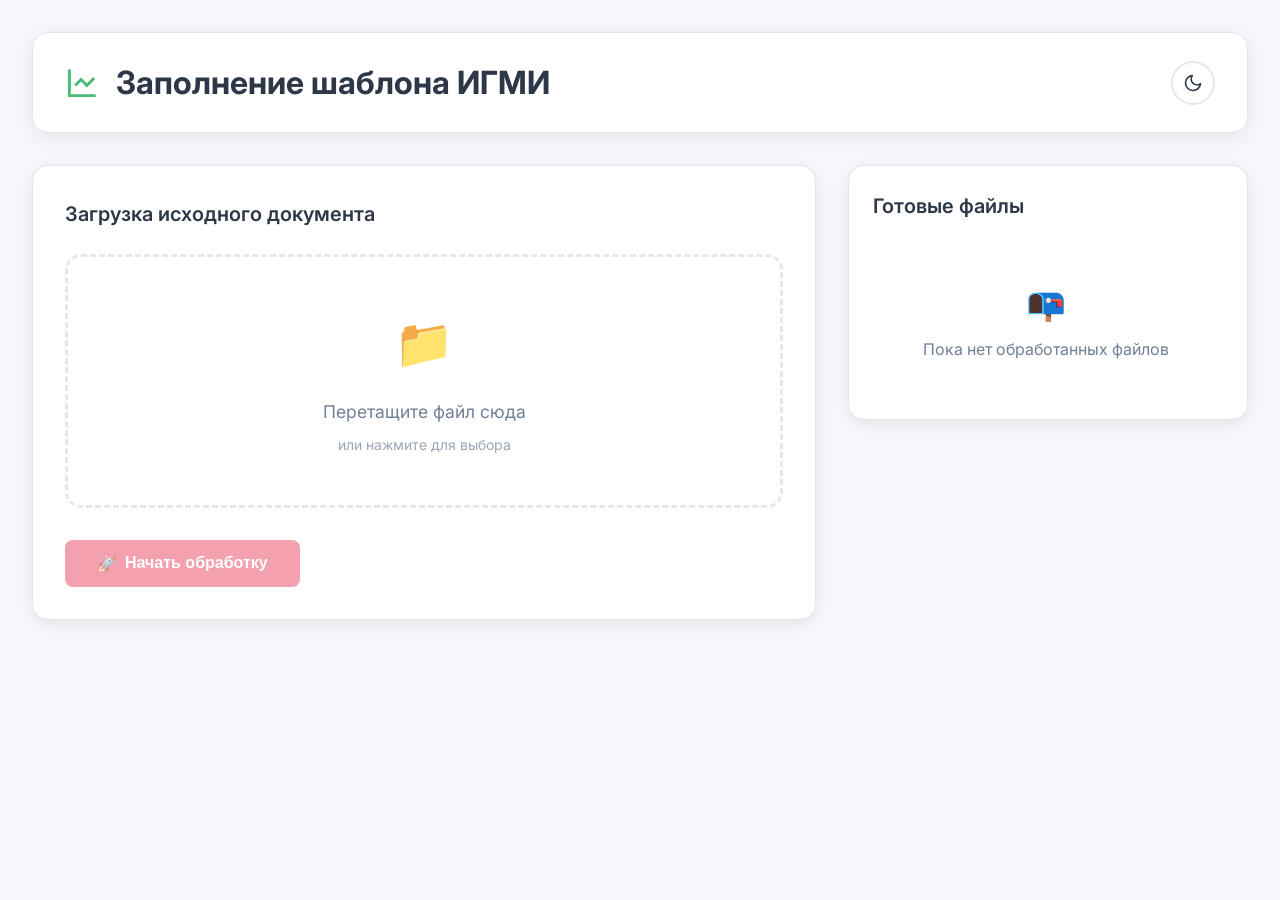
==== commit e697bb7f: "front3" ====
--- a/frontend/index.html
+++ b/frontend/index.html
@@ -21,11 +21,9 @@
   </div>
   <div class="header__actions">
 <button class="theme-toggle" id="themeToggle" aria-label="Переключить тему">
-  <!-- Луна: видна в светлой теме (чтобы переключиться на тёмную) -->
   <svg class="theme-icon icon-moon" viewBox="0 0 24 24" fill="none" stroke="currentColor" stroke-width="2" stroke-linecap="round" stroke-linejoin="round">
     <path d="M21 12.79A9 9 0 1 1 11.21 3 7 7 0 0 0 21 12.79z"></path>
   </svg>
-  <!-- Солнце: видно в тёмной теме (чтобы переключиться на светлую) -->
   <svg class="theme-icon icon-sun" viewBox="0 0 24 24" fill="none" stroke="currentColor" stroke-width="2" stroke-linecap="round" stroke-linejoin="round">
     <circle cx="12" cy="12" r="5"></circle>
     <line x1="12" y1="1" x2="12" y2="3"></line>
@@ -76,28 +74,24 @@
             <div class="progress-bar__fill"></div>
           </div>
 
-          <div class="progress-steps">
-            <div class="progress-step" data-step="1">
-              <div class="progress-step__icon">1</div>
-              <div class="progress-step__text">Парсинг исходного документа</div>
-            </div>
-            <div class="progress-step" data-step="2">
-              <div class="progress-step__icon">2</div>
-              <div class="progress-step__text">Парсинг шаблона</div>
-            </div>
-            <div class="progress-step" data-step="3">
-              <div class="progress-step__icon">3</div>
-              <div class="progress-step__text">Заполнение таблиц</div>
-            </div>
-            <div class="progress-step" data-step="4">
-              <div class="progress-step__icon">4</div>
-              <div class="progress-step__text">Заполнение параграфов</div>
-            </div>
-            <div class="progress-step" data-step="5">
-              <div class="progress-step__icon">5</div>
-              <div class="progress-step__text">Генерация документа</div>
-            </div>
-          </div>
+<div class="progress-steps">
+  <div class="progress-step" data-step="1">
+    <div class="progress-step__icon">1</div>
+    <div class="progress-step__text">Анализ документа</div>
+  </div>
+  <div class="progress-step" data-step="2">
+    <div class="progress-step__icon">2</div>
+    <div class="progress-step__text">Заполнение таблиц</div>
+  </div>
+  <div class="progress-step" data-step="3">
+    <div class="progress-step__icon">3</div>
+    <div class="progress-step__text">Заполнение параграфов</div>
+  </div>
+  <div class="progress-step" data-step="4">
+    <div class="progress-step__icon">4</div>
+    <div class="progress-step__text">Сохранение файла</div>
+  </div>
+</div>
         </div>
 
         <div class="progress-done" id="progressDone">
--- a/frontend/style.css
+++ b/frontend/style.css
@@ -1,4 +1,3 @@
-/* ===== CSS-переменные (тёмная тема по умолчанию) ===== */
 :root {
   --bg-primary: #1a1a2e;
   --bg-secondary: #16213e;
@@ -17,7 +16,6 @@
   --transition: all 0.3s cubic-bezier(0.4, 0, 0.2, 1);
   --font: 'Inter', -apple-system, BlinkMacSystemFont, sans-serif;
 
-  /* Алиасы для страницы статистики (только прямые, без обратных!) */
   --primary: var(--accent);
   --primary-hover: var(--accent-hover);
   --primary-soft: var(--accent-light);
@@ -28,6 +26,7 @@
   --text-muted: var(--text-secondary);
   --mono: 'JetBrains Mono', 'Consolas', monospace;
 }
+
 [data-theme="light"] {
   --bg-primary: #f5f7fa;
   --bg-secondary: #ffffff;
@@ -42,7 +41,6 @@
   --border: #e2e8f0;
   --shadow: 0 4px 16px rgba(0, 0, 0, 0.08);
 
-  /* Алиасы для статистики в светлой теме */
   --primary: var(--success);
   --primary-hover: #38a169;
   --primary-soft: var(--success-light);
@@ -54,7 +52,6 @@
   --mono: 'JetBrains Mono', 'Consolas', monospace;
 }
 
-/* ===== Базовые стили ===== */
 * { box-sizing: border-box; margin: 0; padding: 0; }
 
 body {
@@ -80,7 +77,6 @@
 
 .container { max-width: 1600px; margin: 0 auto; padding: 2rem; min-height: 100vh; }
 
-/* ===== Шапка ===== */
 .header {
   display: flex;
   justify-content: space-between;
@@ -91,6 +87,18 @@
   border-radius: var(--radius);
   box-shadow: var(--shadow);
   border: 1px solid var(--border);
+}
+
+.header__brand {
+  display: flex;
+  align-items: center;
+  gap: 1rem;
+}
+
+.header__logo {
+  width: 35px;
+  height: 35px;
+  color: var(--primary);
 }
 
 .header__title {
@@ -102,18 +110,7 @@
   -webkit-text-fill-color: transparent;
 }
 
-.header__nav { display: flex; gap: 1rem; align-items: center; }
-
-.nav-link {
-  padding: 0.5rem 1.25rem;
-  border-radius: var(--radius-sm);
-  text-decoration: none;
-  color: var(--text-secondary);
-  font-weight: 500;
-  transition: var(--transition);
-}
-
-.nav-link:hover { color: var(--accent); background: var(--accent-light); }
+.header__actions { display: flex; gap: 1rem; align-items: center; }
 
 .theme-toggle {
   width: 44px; height: 44px;
@@ -129,8 +126,27 @@
 
 .theme-toggle:hover { border-color: var(--accent); transform: rotate(20deg); }
 
-/* ===== Главная страница: сетка ===== */
-.main-grid { display: grid; grid-template-columns: 1fr 400px; gap: 2rem; margin-bottom: 2rem; align-items: start; }
+.theme-toggle .theme-icon {
+  width: 20px;
+  height: 20px;
+}
+
+[data-theme="light"] .icon-sun { display: none; }
+[data-theme="light"] .icon-moon { display: block; }
+
+[data-theme="dark"] .icon-sun { display: block; }
+[data-theme="dark"] .icon-moon { display: none; }
+
+:root:not([data-theme]) .icon-sun { display: block; }
+:root:not([data-theme]) .icon-moon { display: none; }
+
+.main-grid {
+  display: grid;
+  grid-template-columns: 1fr 400px;
+  gap: 2rem;
+  margin-bottom: 2rem;
+  align-items: start;
+}
 
 .upload-section {
   background: var(--bg-card);
@@ -140,9 +156,158 @@
   border: 1px solid var(--border);
 }
 
-.section-title { font-size: 1.25rem; font-weight: 600; margin-bottom: 1.5rem; color: var(--text-primary); }
-
-/* ===== Drop Zone ===== */
+.section-title {
+  font-size: 1.25rem;
+  font-weight: 600;
+  margin-bottom: 1.5rem;
+  color: var(--text-primary);
+  flex-shrink: 0; 
+}
+
+.recent-files {
+  background: var(--bg-card);
+  border-radius: var(--radius);
+  padding: 1.5rem;
+  box-shadow: var(--shadow);
+  border: 1px solid var(--border);
+
+  position: sticky;
+  top: 2rem;
+
+  max-height: calc(100vh - 4rem);
+
+  display: flex;
+  flex-direction: column;
+  gap: 0;
+}
+
+.recent-files__list {
+  display: flex;
+  flex-direction: column;
+  gap: 0.75rem;
+
+  flex: 1;
+
+  min-height: 0;
+
+  overflow-y: auto;
+  overflow-x: hidden;
+
+  padding-right: 4px;
+}
+
+.file-group {
+  border: 1px solid var(--border);
+  border-radius: var(--radius-sm);
+  overflow: hidden;
+  background: var(--bg-secondary);
+  flex-shrink: 0; /* группа не сжимается */
+}
+
+.file-group__header {
+  width: 100%;
+  display: flex;
+  align-items: center;
+  gap: 0.6rem;
+  padding: 0.75rem 1rem;
+  background: transparent;
+  border: none;
+  cursor: pointer;
+  font-family: var(--font);
+  color: var(--text-primary);
+  text-align: left;
+  transition: var(--transition);
+}
+
+.file-group__header:hover { background: var(--accent-light); }
+
+.file-group__chevron {
+  font-size: 0.7rem;
+  color: var(--text-secondary);
+  transition: transform 0.25s ease;
+  flex-shrink: 0;
+}
+
+.file-group--collapsed .file-group__chevron { transform: rotate(-90deg); }
+
+.file-group__name {
+  flex: 1;
+  font-weight: 600;
+  font-size: 0.9rem;
+  white-space: nowrap;
+  overflow: hidden;
+  text-overflow: ellipsis;
+}
+
+.file-group__count {
+  font-size: 0.75rem;
+  font-weight: 600;
+  color: var(--text-secondary);
+  background: var(--bg-primary);
+  border-radius: 999px;
+  padding: 0.15rem 0.55rem;
+  flex-shrink: 0;
+}
+
+.file-group__files {
+  display: flex;
+  flex-direction: column;
+  gap: 0.5rem;
+  padding: 0 0.6rem 0.6rem;
+  max-height: 280px;        
+  overflow-y: auto;         
+}
+
+.file-group--collapsed .file-group__files { display: none; }
+
+.file-item {
+  display: flex;
+  align-items: center;
+  justify-content: space-between;
+  padding: 0.85rem;
+  background: var(--bg-primary);
+  border-radius: var(--radius-sm);
+  transition: var(--transition);
+  flex-shrink: 0;
+}
+
+.file-item:hover { transform: translateX(4px); background: var(--accent-light); }
+
+.file-item__info { flex: 1; min-width: 0; }
+
+.file-item__name {
+  font-weight: 600;
+  color: var(--text-primary);
+  margin-bottom: 0.25rem;
+  font-size: 0.9rem;
+  white-space: nowrap;
+  overflow: hidden;
+  text-overflow: ellipsis;
+}
+
+.file-item__date { font-size: 0.75rem; color: var(--text-secondary); }
+
+.file-item__download {
+  padding: 0.5rem 0.85rem;
+  background: var(--accent);
+  color: white;
+  border: none;
+  border-radius: var(--radius-sm);
+  cursor: pointer;
+  transition: var(--transition);
+  font-size: 0.8rem;
+  flex-shrink: 0;
+  margin-left: 0.75rem;
+  text-decoration: none;
+  display: inline-flex;
+  align-items: center;
+  justify-content: center;
+}
+
+.file-item__download:hover { background: var(--accent-hover); }
+
+.empty-state { text-align: center; padding: 2rem; color: var(--text-secondary); }
+
 .drop-zone {
   border: 3px dashed var(--border);
   border-radius: var(--radius);
@@ -172,7 +337,6 @@
 
 .file-info__size { font-size: 0.875rem; color: var(--text-secondary); }
 
-/* ===== Поле названия проекта ===== */
 .project-field {
   margin-top: 1rem;
   padding: 1rem;
@@ -211,6 +375,17 @@
   border-color: var(--accent);
 }
 
+.project-field__input.invalid {
+  border-color: #dc2626;
+  background: rgba(220, 38, 38, 0.05);
+}
+
+.project-field__input.invalid:focus {
+  outline: none;
+  border-color: #dc2626;
+  box-shadow: 0 0 0 3px rgba(220, 38, 38, 0.15);
+}
+
 .project-field__hint {
   margin-top: 0.5rem;
   font-size: 0.75rem;
@@ -305,6 +480,23 @@
 
 .progress-done__icon { font-size: 1.3rem; }
 
+.progress-done__close {
+  margin-left: auto;
+  background: transparent;
+  border: none;
+  color: inherit;
+  font-size: 1.4rem;
+  line-height: 1;
+  cursor: pointer;
+  padding: 0.25rem 0.5rem;
+  border-radius: var(--radius-sm);
+  transition: background var(--transition);
+}
+
+.progress-done__close:hover {
+  background: rgba(0, 0, 0, 0.08);
+}
+
 .actions { margin-top: 2rem; display: flex; gap: 1rem; }
 
 .btn {
@@ -341,133 +533,6 @@
 
 @keyframes spin { to { transform: rotate(360deg); } }
 
-/* ===== Список готовых файлов ===== */
-.recent-files {
-  background: var(--bg-card);
-  border-radius: var(--radius);
-  padding: 1.5rem;
-  box-shadow: var(--shadow);
-  border: 1px solid var(--border);
-  display: flex;
-  flex-direction: column;
-}
-
-.recent-files__list {
-  display: flex;
-  flex-direction: column;
-  gap: 0.75rem;
-  max-height: calc(100vh - 220px);
-  overflow-y: auto;
-  padding-right: 4px;
-}
-
-.file-group {
-  border: 1px solid var(--border);
-  border-radius: var(--radius-sm);
-  overflow: hidden;
-  background: var(--bg-secondary);
-}
-
-.file-group__header {
-  width: 100%;
-  display: flex;
-  align-items: center;
-  gap: 0.6rem;
-  padding: 0.75rem 1rem;
-  background: transparent;
-  border: none;
-  cursor: pointer;
-  font-family: var(--font);
-  color: var(--text-primary);
-  text-align: left;
-  transition: var(--transition);
-}
-
-.file-group__header:hover { background: var(--accent-light); }
-
-.file-group__chevron {
-  font-size: 0.7rem;
-  color: var(--text-secondary);
-  transition: transform 0.25s ease;
-  flex-shrink: 0;
-}
-
-.file-group--collapsed .file-group__chevron { transform: rotate(-90deg); }
-
-.file-group__name {
-  flex: 1;
-  font-weight: 600;
-  font-size: 0.9rem;
-  white-space: nowrap;
-  overflow: hidden;
-  text-overflow: ellipsis;
-}
-
-.file-group__count {
-  font-size: 0.75rem;
-  font-weight: 600;
-  color: var(--text-secondary);
-  background: var(--bg-primary);
-  border-radius: 999px;
-  padding: 0.15rem 0.55rem;
-  flex-shrink: 0;
-}
-
-.file-group__files {
-  display: flex;
-  flex-direction: column;
-  gap: 0.5rem;
-  padding: 0 0.6rem 0.6rem;
-}
-
-.file-group--collapsed .file-group__files { display: none; }
-
-.file-item {
-  display: flex; align-items: center; justify-content: space-between;
-  padding: 0.85rem;
-  background: var(--bg-primary);
-  border-radius: var(--radius-sm);
-  transition: var(--transition);
-}
-
-.file-item:hover { transform: translateX(4px); background: var(--accent-light); }
-
-.file-item__info { flex: 1; min-width: 0; }
-
-.file-item__name {
-  font-weight: 600;
-  color: var(--text-primary);
-  margin-bottom: 0.25rem;
-  font-size: 0.9rem;
-  white-space: nowrap;
-  overflow: hidden;
-  text-overflow: ellipsis;
-}
-
-.file-item__date { font-size: 0.75rem; color: var(--text-secondary); }
-
-.file-item__download {
-  padding: 0.5rem 0.85rem;
-  background: var(--accent);
-  color: white;
-  border: none;
-  border-radius: var(--radius-sm);
-  cursor: pointer;
-  transition: var(--transition);
-  font-size: 0.8rem;
-  flex-shrink: 0;
-  margin-left: 0.75rem;
-  text-decoration: none;
-  display: inline-flex;
-  align-items: center;
-  justify-content: center;
-}
-
-.file-item__download:hover { background: var(--accent-hover); }
-
-.empty-state { text-align: center; padding: 2rem; color: var(--text-secondary); }
-
-/* ===== Toast-уведомление ===== */
 .toast {
   position: fixed;
   bottom: 2rem;
@@ -496,16 +561,11 @@
   to { opacity: 1; transform: translateY(0); }
 }
 
-/* ===== Scrollbar ===== */
 ::-webkit-scrollbar { width: 8px; height: 8px; }
 ::-webkit-scrollbar-track { background: var(--bg-secondary); }
 ::-webkit-scrollbar-thumb { background: var(--border); border-radius: 4px; }
 ::-webkit-scrollbar-thumb:hover { background: var(--accent); }
 
-/* ===================================================== */
-/* СТРАНИЦА СТАТИСТИКИ                                   */
-/* ===================================================== */
-
 .stats-layout {
   display: flex;
   flex-direction: column;
@@ -513,7 +573,6 @@
   flex: 1;
 }
 
-/* Счётчики сверху */
 .counters {
   display: grid;
   grid-template-columns: repeat(4, 1fr);
@@ -553,7 +612,6 @@
   letter-spacing: 0.04em;
 }
 
-/* Сетка: график + пользователи */
 .stats-grid {
   display: grid;
   grid-template-columns: 2fr 1fr;
@@ -575,10 +633,6 @@
 .stats-card .section-title {
   margin-bottom: 0;
 }
-
-/* ========================================= */
-/* ГИСТОГРАММА — ключевой блок               */
-/* ========================================= */
 
 .chart-container {
   height: 280px;
@@ -670,10 +724,6 @@
   background: var(--primary);
 }
 
-/* ========================================= */
-/* СПИСОК ПОЛЬЗОВАТЕЛЕЙ                      */
-/* ========================================= */
-
 .users-list {
   padding: 0.5rem;
   overflow-y: auto;
@@ -742,7 +792,6 @@
   margin-top: 0.15rem;
 }
 
-/* Плейсхолдер (при пустых данных) */
 .placeholder {
   color: var(--text-muted);
   font-style: italic;
@@ -752,10 +801,15 @@
   font-size: 0.9rem;
 }
 
-/* ===== Адаптив ===== */
 @media (max-width: 1200px) {
   .main-grid { grid-template-columns: 1fr; }
-  .recent-files__list { max-height: 400px; }
+  .recent-files {
+    position: static;          
+    max-height: 500px;         
+  }
+  .recent-files__list {
+    max-height: 400px;
+  }
   .stats-grid { grid-template-columns: 1fr; }
 }
 
@@ -774,62 +828,4 @@
   .counters { grid-template-columns: 1fr; }
   .counter__value { font-size: 1.8rem; }
   .chart-container { height: 220px; }
-}
-
-/* Подсветка невалидного поля названия проекта */
-.project-field__input.invalid {
-  border-color: #dc2626;
-  background: rgba(220, 38, 38, 0.05);
-}
-
-.project-field__input.invalid:focus {
-  outline: none;
-  border-color: #dc2626;
-  box-shadow: 0 0 0 3px rgba(220, 38, 38, 0.15);
-}
-
-.header__logo {
-  width: 35px;
-  height: 35px;
-  color: var(--primary);
-}
-
-/* ===== Иконки переключателя темы ===== */
-.theme-toggle .theme-icon {
-  width: 20px;
-  height: 20px;
-}
-
-/* В светлой теме показываем луну, солнце скрываем */
-[data-theme="light"] .icon-sun { display: none; }
-[data-theme="light"] .icon-moon { display: block; }
-
-/* В тёмной теме показываем солнце, луну скрываем */
-[data-theme="dark"] .icon-sun { display: block; }
-[data-theme="dark"] .icon-moon { display: none; }
-
-/* Fallback: если data-theme не установлен, считаем тёмной по умолчанию */
-:root:not([data-theme]) .icon-sun { display: block; }
-:root:not([data-theme]) .icon-moon { display: none; }
-
-/* Крестик закрытия плашки завершения */
-.progress-done {
-  margin-top: 1.25rem;
-}
-
-.progress-done__close {
-  margin-left: auto;
-  background: transparent;
-  border: none;
-  color: inherit;
-  font-size: 1.4rem;
-  line-height: 1;
-  cursor: pointer;
-  padding: 0.25rem 0.5rem;
-  border-radius: var(--radius-sm);
-  transition: background var(--transition);
-}
-
-.progress-done__close:hover {
-  background: rgba(0, 0, 0, 0.08);
 }
